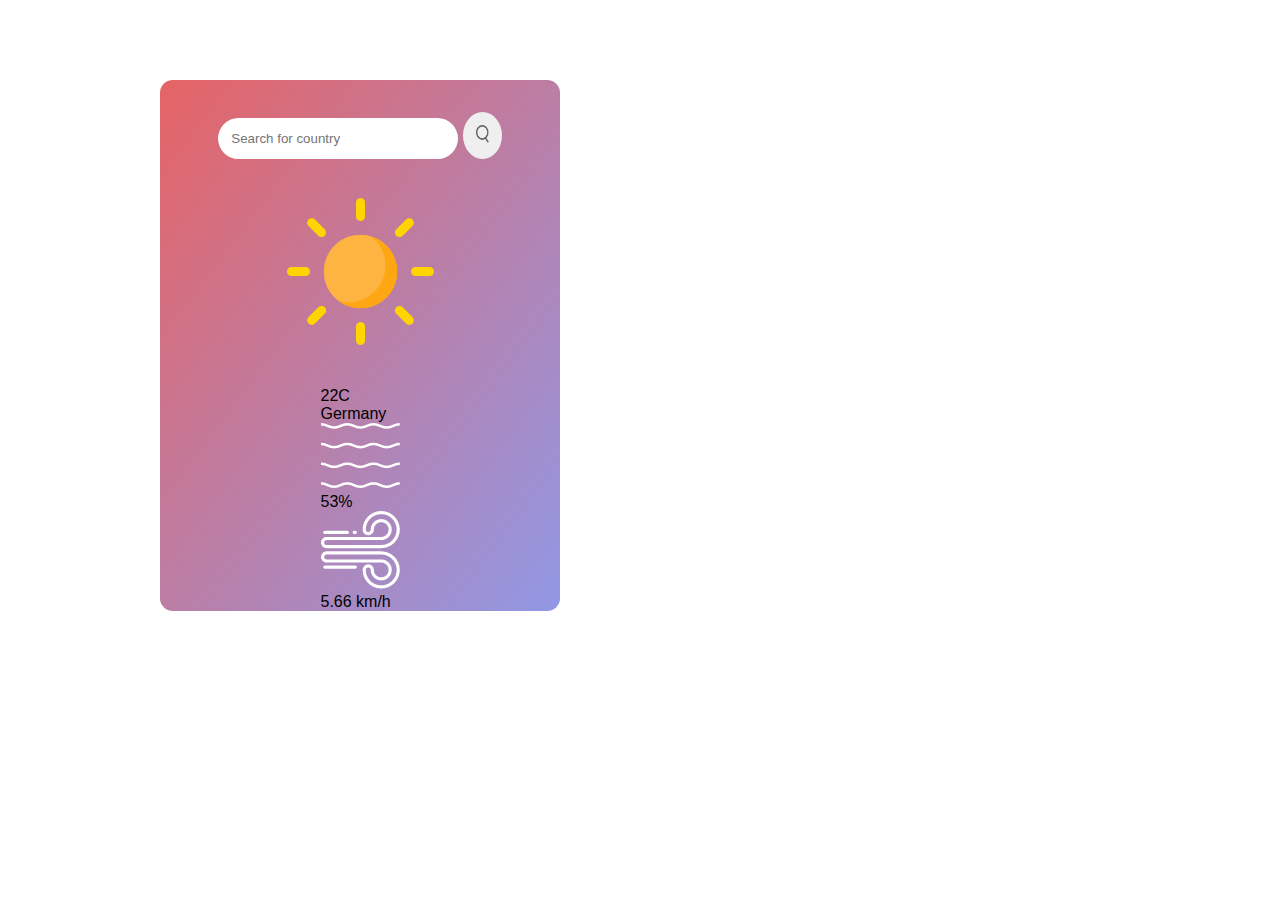
==== Weather_App/index.html @ 87583847 "Add files via upload" ====
<!DOCTYPE html>
<html lang="en">
<head>
    <meta charset="UTF-8">
    <link rel="stylesheet" href="style.css">
    <title>Weather Application</title>
</head>
<body>
<div class="container">
    <div class="search_container">
        <label for="searchBar"></label>
        <input class="search_bar" type="text" name="searchBar" id="searchBar" placeholder="Search for country">
        <button class="search_button" type="button">
            <img src="images/search.png" width="13" height="18">
        </button>
    </div>
    <div class="weather_icon_container">
        <img src="images/clear.png" alt="sunny">
    </div>
    <div class="weather">
        <div class="temp_location_container">
        <p>22C</p>
        <p>Germany</p>
        </div>
            <div class="details_container">
        <img src="images/humidity.png" alt="humidity">
        <p>53%</p>
        <img src="images/wind.png" alt="wind_speed">
        <p>5.66 km/h</p>
            </div>
    </div>
</div>
</body>
</html>
---- Weather_App/style.css ----
/* CSS default settings */
*{
    box-sizing: border-box;
    margin: 0;
    padding: 0;
}
body{
    font-family: Arial, serif;
    position: relative;
    left: 10rem;
    margin-top: 5rem;
}
.container{
    background:linear-gradient(to right bottom, #e66465, #9198e5);
    max-width: 25rem;
    border-radius: 0.8rem;
    display: flex;
    flex-direction: column;
    justify-content: center;
    align-items: center;
}
.search_container{

    margin-top: 2rem;
}
.search_bar{
    border-radius: 8rem;
    padding: 0.8rem;
    border: none;
    width: 15rem;
}
.search_button{
    padding: 0.8rem;
    border-radius: 100%;
    border: none;
}
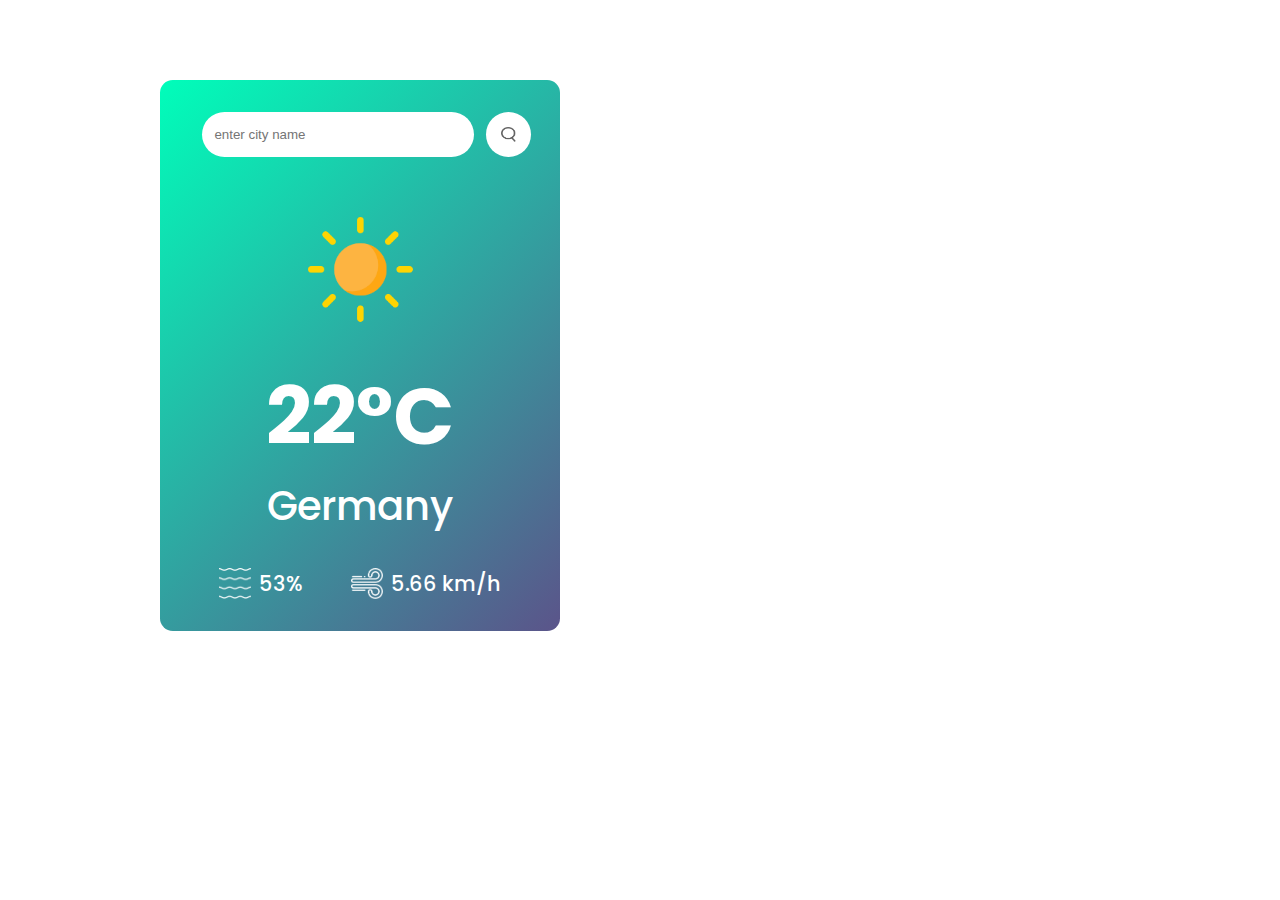
==== commit 781df78b: "2024.02.20 14:05 status" ====
--- a/Weather_App/index.html
+++ b/Weather_App/index.html
@@ -4,29 +4,36 @@
     <meta charset="UTF-8">
     <link rel="stylesheet" href="style.css">
     <title>Weather Application</title>
+    <link rel="preconnect" href="https://fonts.googleapis.com">
+    <link rel="preconnect" href="https://fonts.gstatic.com" crossorigin>
+    <link href="https://fonts.googleapis.com/css2?family=Poppins:ital,wght@0,100;0,200;0,300;0,400;0,500;0,600;0,700;0,800;0,900;1,100;1,200;1,300;1,400;1,500;1,600;1,700;1,800;1,900&display=swap" rel="stylesheet">
 </head>
 <body>
 <div class="container">
     <div class="search_container">
         <label for="searchBar"></label>
-        <input class="search_bar" type="text" name="searchBar" id="searchBar" placeholder="Search for country">
+        <input class="search_bar" type="text" name="searchBar" id="searchBar" placeholder="enter city name">
         <button class="search_button" type="button">
-            <img src="images/search.png" width="13" height="18">
+            <img src="images/search.png" width="15" height="15" alt="searchIcon">
         </button>
     </div>
     <div class="weather_icon_container">
-        <img src="images/clear.png" alt="sunny">
+        <img class="sunny" src="images/clear.png" alt="sunny">
     </div>
     <div class="weather">
         <div class="temp_location_container">
-        <p>22C</p>
+        <h1>22°C</h1>
         <p>Germany</p>
         </div>
             <div class="details_container">
-        <img src="images/humidity.png" alt="humidity">
-        <p>53%</p>
-        <img src="images/wind.png" alt="wind_speed">
-        <p>5.66 km/h</p>
+        <div class="humidity_wrapper">
+            <img class="humidity_wind_icons" src="images/humidity.png" alt="humidity">
+            <p>53%</p>
+        </div>
+        <div class="wind_wrapper">
+            <img class="humidity_wind_icons" src="images/wind.png" alt="wind_speed">
+            <p>5.66 km/h</p>
+        </div>
             </div>
     </div>
 </div>
--- a/Weather_App/style.css
+++ b/Weather_App/style.css
@@ -1,17 +1,19 @@
-/* CSS default settings */
+
 *{
     box-sizing: border-box;
     margin: 0;
     padding: 0;
 }
 body{
-    font-family: Arial, serif;
+    font-family: "Poppins", sans-serif;
+    font-weight: 500;
+    font-style: normal;
     position: relative;
     left: 10rem;
     margin-top: 5rem;
 }
 .container{
-    background:linear-gradient(to right bottom, #e66465, #9198e5);
+    background:linear-gradient(135deg, #00feba, #5b548a);
     max-width: 25rem;
     border-radius: 0.8rem;
     display: flex;
@@ -20,18 +22,65 @@
     align-items: center;
 }
 .search_container{
-
     margin-top: 2rem;
+    display: flex;
+    flex-direction: row;
+    gap: 0.8rem;
 }
 .search_bar{
     border-radius: 8rem;
     padding: 0.8rem;
     border: none;
-    width: 15rem;
+    width: 17rem;
+}
+.search_bar:focus{
+
 }
 .search_button{
+    cursor: pointer;
+    display: flex;
+    justify-content: center;
+    align-items: center;
     padding: 0.8rem;
-    border-radius: 100%;
+    border-radius: 50%;
     border: none;
+    width: 2.8rem;
+    height: 2.8rem;
+    background-color: white;
+}
+.weather{
+    color: white;
+}
+.sunny{
+    width: 10rem;
+    margin-top: 2rem;
+
+}
+.temp_location_container{
+    font-size: 2.5rem;
+    text-align: center;
+}
+.details_container{
+    display: flex;
+    flex-direction: row;
+    margin: 2rem;
+    justify-content: space-evenly;
+    gap: 3rem;
+    font-size: 1.3rem;
+}
+.humidity_wind_icons{
+    width: 2rem;
+}
+.humidity_wrapper{
+    display: flex;
+    flex-direction: row;
+    gap: 0.5rem;
+
+}
+.wind_wrapper{
+    display: flex;
+    flex-direction: row;
+    gap: 0.5rem;
+
 }
 
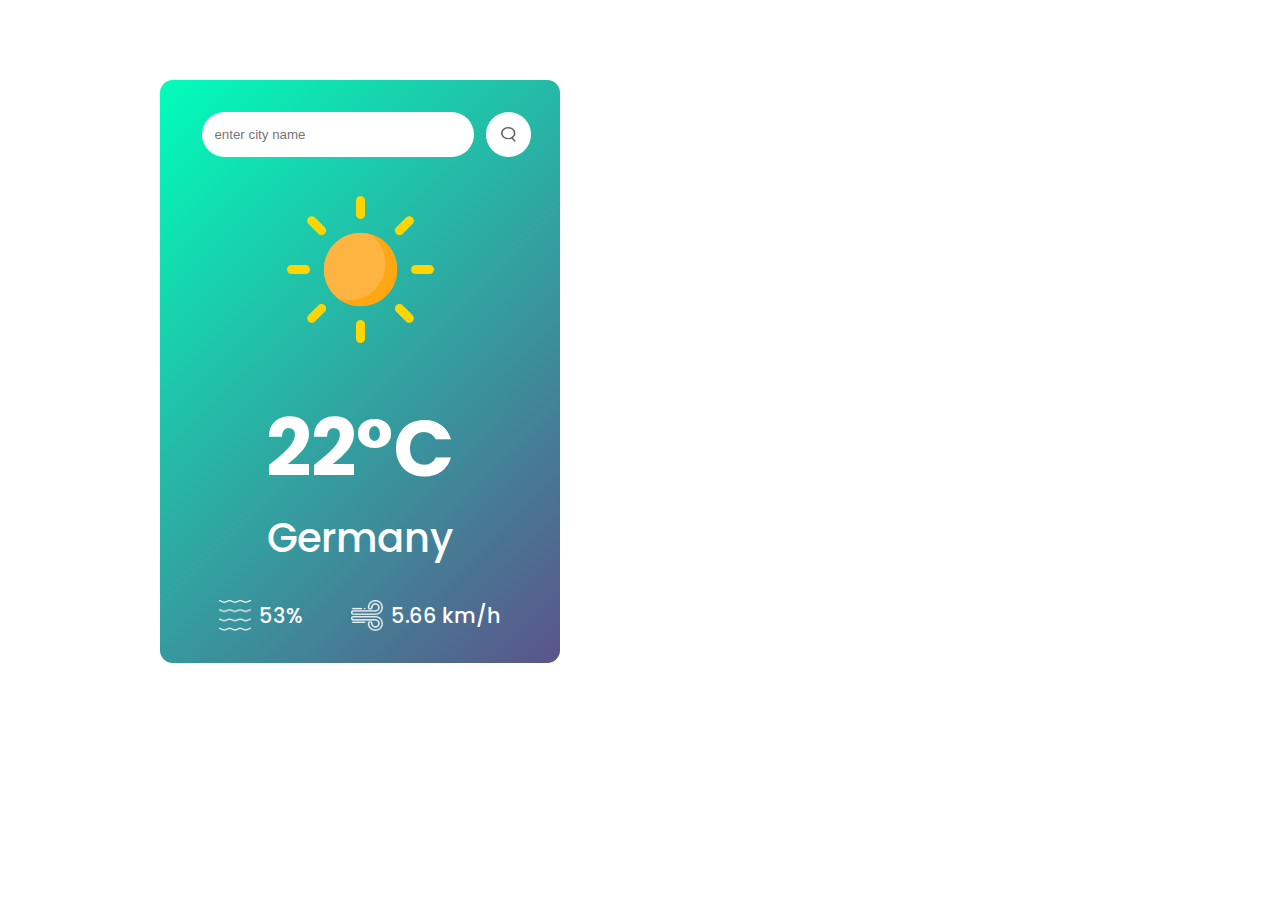
==== commit 3a7ea594: "2024.02.24 status - completed functionality" ====
--- a/Weather_App/index.html
+++ b/Weather_App/index.html
@@ -13,29 +13,30 @@
     <div class="search_container">
         <label for="searchBar"></label>
         <input class="search_bar" type="text" name="searchBar" id="searchBar" placeholder="enter city name">
-        <button class="search_button" type="button">
-            <img src="images/search.png" width="15" height="15" alt="searchIcon">
+        <button onclick="getWeatherDetails()" id="searchButton" class="search_button" type="button">
+            <img  src="images/search.png" width="15" height="15" alt="searchIcon">
         </button>
     </div>
     <div class="weather_icon_container">
-        <img class="sunny" src="images/clear.png" alt="sunny">
+        <img id="currentWeatherImg" src="images/clear.png" alt="sunny">
     </div>
     <div class="weather">
         <div class="temp_location_container">
-        <h1>22°C</h1>
-        <p>Germany</p>
+        <h1 id="currentTemp">22°C</h1>
+        <p id="currentCountry">Germany</p>
         </div>
             <div class="details_container">
         <div class="humidity_wrapper">
             <img class="humidity_wind_icons" src="images/humidity.png" alt="humidity">
-            <p>53%</p>
+            <p id="humidityPercentage">53%</p>
         </div>
         <div class="wind_wrapper">
             <img class="humidity_wind_icons" src="images/wind.png" alt="wind_speed">
-            <p>5.66 km/h</p>
+            <p id="windPercentage">5.66 km/h</p>
         </div>
             </div>
     </div>
 </div>
+<script src="script.js"></script>
 </body>
 </html>